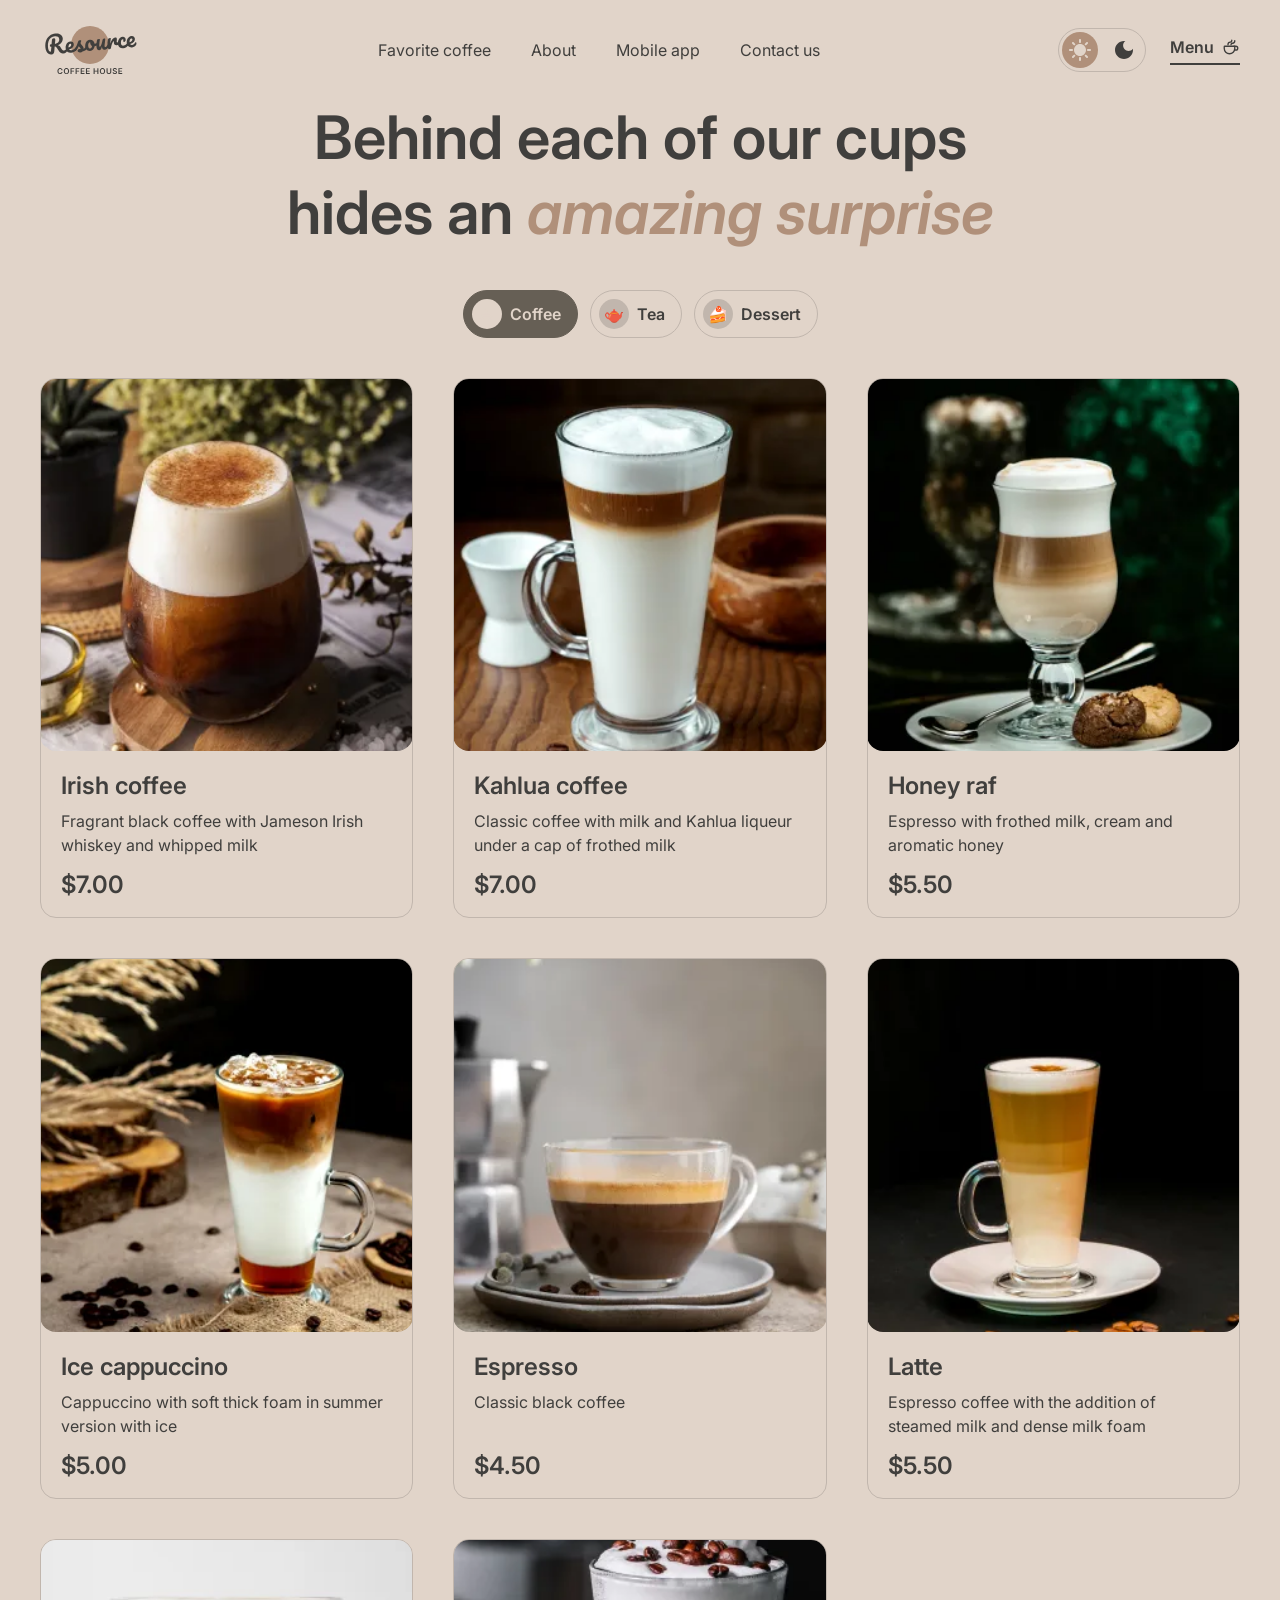
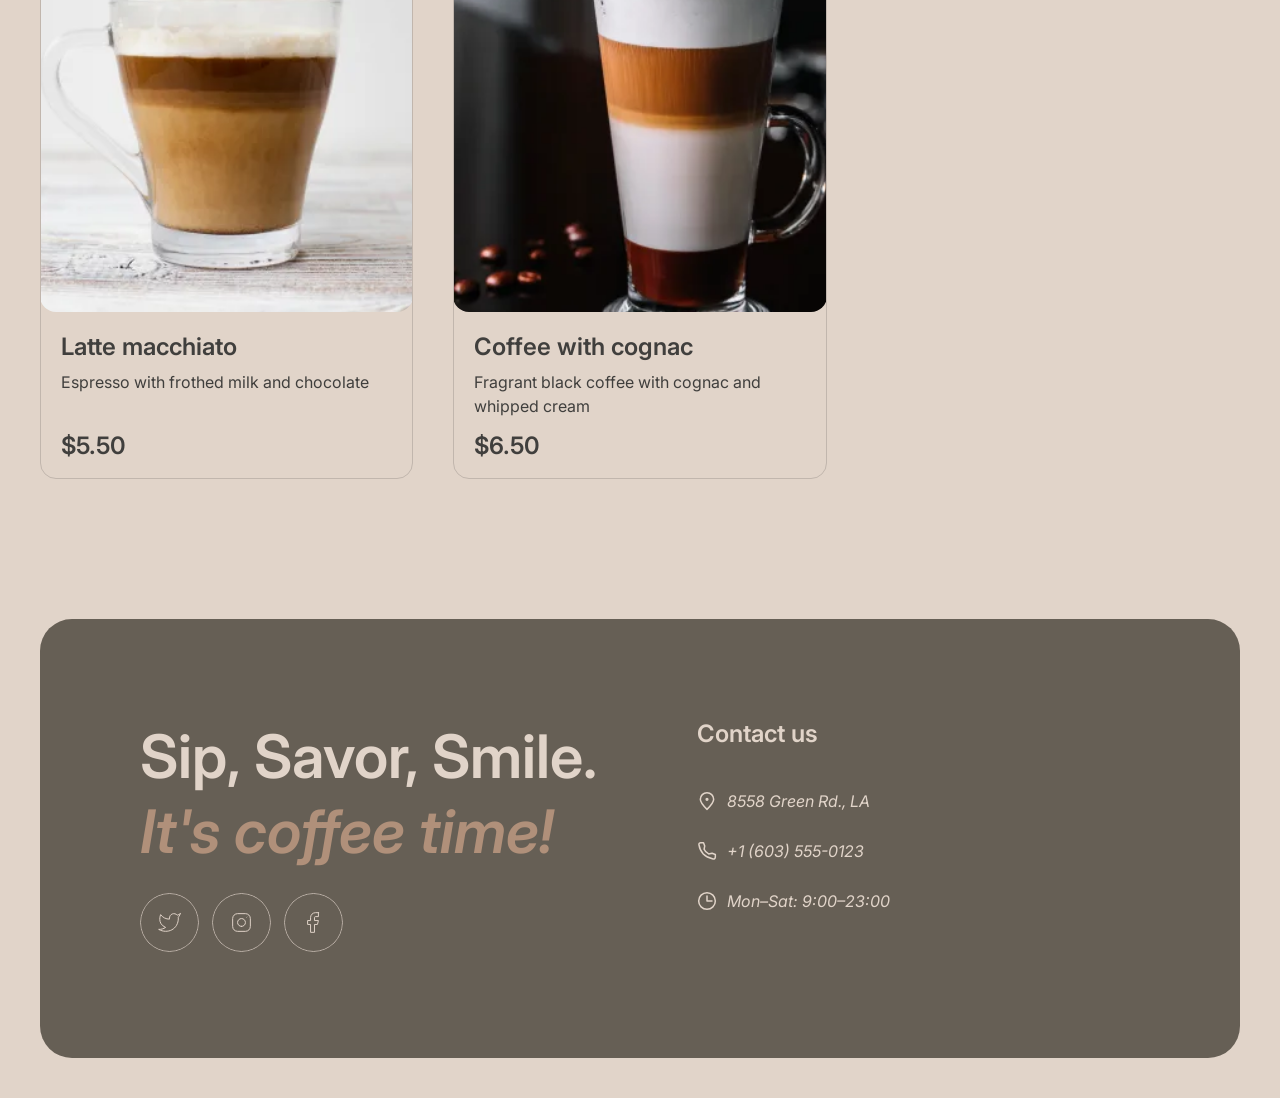
==== catalog.html @ be351558 "feat: style catalog categories, cards and responsive grid" ====
<!DOCTYPE html>
<html lang="en">
  <head>
    <meta charset="UTF-8" />
    <meta name="viewport" content="width=device-width, initial-scale=1.0" />
    <title>Resource Coffee House — Menu</title>
    <link rel="preconnect" href="https://fonts.googleapis.com" />
    <link rel="preconnect" href="https://fonts.gstatic.com" crossorigin />
    <link
      href="https://fonts.googleapis.com/css2?family=Inter:ital,wght@0,400;0,600;1,600&display=swap"
      rel="stylesheet"
    />
    <link rel="stylesheet" href="css/style.css" />
    <script src="js/theme.js" defer></script>
  </head>
  <body>
    <a class="skip-link" href="#catalog">Skip to content</a>

    <header class="header">
      <div class="container header__inner">
        <a class="logo" href="index.html">
          <img class="logo__mark" src="assets/images/logo-light.svg" alt="Resource Coffee House" width="100" height="60" data-theme-variant="light" />
          <img class="logo__mark" src="assets/images/logo-dark.svg" alt="Resource Coffee House" width="100" height="60" data-theme-variant="dark" hidden />
        </a>

        <nav class="nav" aria-label="Primary" id="primary-nav">
          <ul class="nav__list">
            <li><a href="index.html#slider">Favorite coffee</a></li>
            <li><a href="index.html#about">About</a></li>
            <li><a href="index.html#app">Mobile app</a></li>
            <li><a href="index.html#contacts">Contact us</a></li>
          </ul>
        </nav>

        <div class="header__actions">
          <div class="theme-toggle" role="group" aria-label="Color theme">
            <button type="button" data-theme-set="light" aria-label="Light theme">
              <img src="assets/icons/sun-light-icon.svg" alt="Light theme icon" data-theme-variant="light" />
              <img src="assets/icons/sun-dark-icon.svg" alt="Light theme icon" data-theme-variant="dark" hidden />
            </button>
            <button type="button" data-theme-set="dark" aria-label="Dark theme">
              <svg width="36" height="36" viewBox="0 0 36 36" fill="currentColor" data-theme-variant="light"><path d="M18 9C13.03 9 9 13.03 9 18C9 22.97 13.03 27 18 27C22.97 27 27 22.97 27 18C27 17.54 26.96 17.08 26.9 16.64C25.92 18.01 24.32 18.9 22.5 18.9C19.52 18.9 17.1 16.48 17.1 13.5C17.1 11.69 17.99 10.08 19.36 9.1C18.92 9.04 18.46 9 18 9Z"/></svg>
              <img src="assets/icons/moon-dark-icon.svg" alt="Dark theme icon" data-theme-variant="dark" hidden />
            </button>
          </div>

          <a class="menu-link is-current" href="catalog.html" aria-current="page">
            Menu
            <img src="assets/icons/coffee-cup-light-icon.svg" alt="Menu icon" data-theme-variant="light" />
            <img src="assets/icons/coffee-cup-dark-icon.svg" alt="Menu icon" data-theme-variant="dark" hidden />
          </a>

          <button class="burger" type="button" aria-label="Open menu" aria-expanded="false" aria-controls="mobile-nav" data-burger-toggle>
            <svg width="22" height="22" viewBox="0 0 24 24" fill="none" stroke="#665F55" stroke-width="2" stroke-linecap="round"><path d="M3 9h18M3 15h18"/></svg>
          </button>
        </div>
      </div>

      <nav class="mobile-nav" id="mobile-nav" aria-label="Mobile" hidden>
        <button class="mobile-nav__close" type="button" aria-label="Close menu" data-burger-close>
          <svg width="20" height="20" viewBox="0 0 24 24" fill="none" stroke="currentColor" stroke-width="2"><path d="M6 6l12 12M18 6L6 18"/></svg>
        </button>
        <ul class="mobile-nav__list">
          <li><a href="index.html#slider">Favorite coffee</a></li>
          <li><a href="index.html#about">About</a></li>
          <li><a href="index.html#app">Mobile app</a></li>
          <li><a href="index.html#contacts">Contact us</a></li>
        </ul>
        <a class="menu-link menu-link--mobile" href="catalog.html">
          Menu
          <img src="assets/icons/coffee-cup-light-icon.svg" alt="Menu icon" data-theme-variant="light" />
          <img src="assets/icons/coffee-cup-dark-icon.svg" alt="Menu icon" data-theme-variant="dark" hidden />
        </a>
      </nav>
    </header>

    <main>
      <section class="catalog" id="catalog">
        <div class="container">
          <h1>Behind each of our cups hides an <em>amazing surprise</em></h1>

          <div class="catalog__categories" role="tablist" aria-label="Menu categories">
            <button type="button" class="category is-active" data-category-btn="coffee" role="tab" aria-selected="true">
              <span class="category__icon" aria-hidden="true">☕</span>
              Coffee
            </button>
            <button type="button" class="category" data-category-btn="tea" role="tab" aria-selected="false">
              <span class="category__icon" aria-hidden="true">🫖</span>
              Tea
            </button>
            <button type="button" class="category" data-category-btn="dessert" role="tab" aria-selected="false">
              <span class="category__icon" aria-hidden="true">🍰</span>
              Dessert
            </button>
          </div>

          <ul class="catalog__grid" data-category-panel="coffee">
            <li class="card">
              <div class="card__photo">
                <img src="assets/images/irish-coffee.webp" alt="Irish coffee" width="600" height="600" />
              </div>
              <h3>Irish coffee</h3>
              <p>Fragrant black coffee with Jameson Irish whiskey and whipped milk</p>
              <span class="price">$7.00</span>
              <button type="button" class="card__details" data-modal-trigger data-title="Irish coffee" data-desc="Fragrant black coffee with Jameson Irish whiskey and whipped milk" data-image="assets/images/irish-coffee.webp" data-price="7.00" data-unit="ml" data-sizes="200,300,400" data-additives="Sugar,Cinnamon,Syrup">Details</button>
            </li>
            <li class="card">
              <div class="card__photo">
                <img src="assets/images/kahlua-coffee.webp" alt="Kahlua coffee" width="600" height="600" />
              </div>
              <h3>Kahlua coffee</h3>
              <p>Classic coffee with milk and Kahlua liqueur under a cap of frothed milk</p>
              <span class="price">$7.00</span>
              <button type="button" class="card__details" data-modal-trigger data-title="Kahlua coffee" data-desc="Classic coffee with milk and Kahlua liqueur under a cap of frothed milk" data-image="assets/images/kahlua-coffee.webp" data-price="7.00" data-unit="ml" data-sizes="200,300,400" data-additives="Sugar,Cinnamon,Syrup">Details</button>
            </li>
            <li class="card">
              <div class="card__photo">
                <img src="assets/images/honey-raf.webp" alt="Honey raf" width="600" height="600" />
              </div>
              <h3>Honey raf</h3>
              <p>Espresso with frothed milk, cream and aromatic honey</p>
              <span class="price">$5.50</span>
              <button type="button" class="card__details" data-modal-trigger data-title="Honey raf" data-desc="Espresso with frothed milk, cream and aromatic honey" data-image="assets/images/honey-raf.webp" data-price="5.50" data-unit="ml" data-sizes="200,300,400" data-additives="Sugar,Cinnamon,Syrup">Details</button>
            </li>
            <li class="card">
              <div class="card__photo">
                <img src="assets/images/ice-cappuccino.webp" alt="Ice cappuccino" width="600" height="600" />
              </div>
              <h3>Ice cappuccino</h3>
              <p>Cappuccino with soft thick foam in summer version with ice</p>
              <span class="price">$5.00</span>
              <button type="button" class="card__details" data-modal-trigger data-title="Ice cappuccino" data-desc="Cappuccino with soft thick foam in summer version with ice" data-image="assets/images/ice-cappuccino.webp" data-price="5.00" data-unit="ml" data-sizes="200,300,400" data-additives="Sugar,Cinnamon,Syrup">Details</button>
            </li>
            <li class="card card--extra">
              <div class="card__photo">
                <img src="assets/images/espresso.webp" alt="Espresso" width="600" height="600" />
              </div>
              <h3>Espresso</h3>
              <p>Classic black coffee</p>
              <span class="price">$4.50</span>
              <button type="button" class="card__details" data-modal-trigger data-title="Espresso" data-desc="Classic black coffee" data-image="assets/images/espresso.webp" data-price="4.50" data-unit="ml" data-sizes="200,300,400" data-additives="Sugar,Cinnamon,Syrup">Details</button>
            </li>
            <li class="card card--extra">
              <div class="card__photo">
                <img src="assets/images/latte.webp" alt="Latte" width="600" height="600" />
              </div>
              <h3>Latte</h3>
              <p>Espresso coffee with the addition of steamed milk and dense milk foam</p>
              <span class="price">$5.50</span>
              <button type="button" class="card__details" data-modal-trigger data-title="Latte" data-desc="Espresso coffee with the addition of steamed milk and dense milk foam" data-image="assets/images/latte.webp" data-price="5.50" data-unit="ml" data-sizes="200,300,400" data-additives="Sugar,Cinnamon,Syrup">Details</button>
            </li>
            <li class="card card--extra">
              <div class="card__photo">
                <img src="assets/images/latte-macchiato.webp" alt="Latte macchiato" width="600" height="600" />
              </div>
              <h3>Latte macchiato</h3>
              <p>Espresso with frothed milk and chocolate</p>
              <span class="price">$5.50</span>
              <button type="button" class="card__details" data-modal-trigger data-title="Latte macchiato" data-desc="Espresso with frothed milk and chocolate" data-image="assets/images/latte-macchiato.webp" data-price="5.50" data-unit="ml" data-sizes="200,300,400" data-additives="Sugar,Cinnamon,Syrup">Details</button>
            </li>
            <li class="card card--extra">
              <div class="card__photo">
                <img src="assets/images/coffee-with-cognac.webp" alt="Coffee with cognac" width="600" height="600" />
              </div>
              <h3>Coffee with cognac</h3>
              <p>Fragrant black coffee with cognac and whipped cream</p>
              <span class="price">$6.50</span>
              <button type="button" class="card__details" data-modal-trigger data-title="Coffee with cognac" data-desc="Fragrant black coffee with cognac and whipped cream" data-image="assets/images/coffee-with-cognac.webp" data-price="6.50" data-unit="ml" data-sizes="200,300,400" data-additives="Sugar,Cinnamon,Syrup">Details</button>
            </li>
          </ul>

          <ul class="catalog__grid" data-category-panel="tea" hidden>
            <li class="card">
              <div class="card__photo">
                <img src="assets/images/moroccan-tea.webp" alt="Moroccan" width="600" height="600" />
              </div>
              <h3>Moroccan</h3>
              <p>Fragrant black tea with the addition of tangerine, cinnamon, honey, lemon and mint</p>
              <span class="price">$4.50</span>
              <button type="button" class="card__details" data-modal-trigger data-title="Moroccan" data-desc="Fragrant black tea with the addition of tangerine, cinnamon, honey, lemon and mint" data-image="assets/images/moroccan-tea.webp" data-price="4.50" data-unit="ml" data-sizes="200,300,400" data-additives="Sugar,Lemon,Syrup">Details</button>
            </li>
            <li class="card">
              <div class="card__photo">
                <img src="assets/images/ginger-tea.webp" alt="Ginger" width="600" height="600" />
              </div>
              <h3>Ginger</h3>
              <p>Original black tea with fresh ginger, lemon and honey</p>
              <span class="price">$5.00</span>
              <button type="button" class="card__details" data-modal-trigger data-title="Ginger" data-desc="Original black tea with fresh ginger, lemon and honey" data-image="assets/images/ginger-tea.webp" data-price="5.00" data-unit="ml" data-sizes="200,300,400" data-additives="Sugar,Lemon,Syrup">Details</button>
            </li>
            <li class="card">
              <div class="card__photo">
                <img src="assets/images/cranberry-tea.webp" alt="Cranberry" width="600" height="600" />
              </div>
              <h3>Cranberry</h3>
              <p>Invigorating black tea with cranberry and honey</p>
              <span class="price">$5.00</span>
              <button type="button" class="card__details" data-modal-trigger data-title="Cranberry" data-desc="Invigorating black tea with cranberry and honey" data-image="assets/images/cranberry-tea.webp" data-price="5.00" data-unit="ml" data-sizes="200,300,400" data-additives="Sugar,Lemon,Syrup">Details</button>
            </li>
            <li class="card">
              <div class="card__photo">
                <img src="assets/images/sea-buckthorn-tea.webp" alt="Sea buckthorn" width="600" height="600" />
              </div>
              <h3>Sea buckthorn</h3>
              <p>Toning sweet black tea with sea buckthorn, fresh thyme and cinnamon</p>
              <span class="price">$5.50</span>
              <button type="button" class="card__details" data-modal-trigger data-title="Sea buckthorn" data-desc="Toning sweet black tea with sea buckthorn, fresh thyme and cinnamon" data-image="assets/images/sea-buckthorn-tea.webp" data-price="5.50" data-unit="ml" data-sizes="200,300,400" data-additives="Sugar,Lemon,Syrup">Details</button>
            </li>
          </ul>

          <ul class="catalog__grid" data-category-panel="dessert" hidden>
            <li class="card">
              <div class="card__photo">
                <img src="assets/images/marble-cheesecake.webp" alt="Marble cheesecake" width="600" height="600" />
              </div>
              <h3>Marble cheesecake</h3>
              <p>Philadelphia cheese with lemon zest on a light sponge cake and red currant jam</p>
              <span class="price">$3.50</span>
              <button type="button" class="card__details" data-modal-trigger data-title="Marble cheesecake" data-desc="Philadelphia cheese with lemon zest on a light sponge cake and red currant jam" data-image="assets/images/marble-cheesecake.webp" data-price="3.50" data-unit="g" data-sizes="50,100,200" data-additives="Berries,Nuts,Jam">Details</button>
            </li>
            <li class="card">
              <div class="card__photo">
                <img src="assets/images/red-velvet.webp" alt="Red velvet" width="600" height="600" />
              </div>
              <h3>Red velvet</h3>
              <p>Layer cake with cream cheese frosting</p>
              <span class="price">$4.00</span>
              <button type="button" class="card__details" data-modal-trigger data-title="Red velvet" data-desc="Layer cake with cream cheese frosting" data-image="assets/images/red-velvet.webp" data-price="4.00" data-unit="g" data-sizes="50,100,200" data-additives="Berries,Nuts,Jam">Details</button>
            </li>
            <li class="card">
              <div class="card__photo">
                <img src="assets/images/cheesecakes.webp" alt="Cheesecakes" width="600" height="600" />
              </div>
              <h3>Cheesecakes</h3>
              <p>Soft cottage cheese pancakes with sour cream and fresh berries and sprinkled with powdered sugar</p>
              <span class="price">$4.50</span>
              <button type="button" class="card__details" data-modal-trigger data-title="Cheesecakes" data-desc="Soft cottage cheese pancakes with sour cream and fresh berries and sprinkled with powdered sugar" data-image="assets/images/cheesecakes.webp" data-price="4.50" data-unit="g" data-sizes="50,100,200" data-additives="Berries,Nuts,Jam">Details</button>
            </li>
            <li class="card">
              <div class="card__photo">
                <img src="assets/images/creme-brulee.webp" alt="Creme brulee" width="600" height="600" />
              </div>
              <h3>Creme brulee</h3>
              <p>Delicate creamy dessert in a caramel basket with wild berries</p>
              <span class="price">$4.00</span>
              <button type="button" class="card__details" data-modal-trigger data-title="Creme brulee" data-desc="Delicate creamy dessert in a caramel basket with wild berries" data-image="assets/images/creme-brulee.webp" data-price="4.00" data-unit="g" data-sizes="50,100,200" data-additives="Berries,Nuts,Jam">Details</button>
            </li>
            <li class="card card--extra">
              <div class="card__photo">
                <img src="assets/images/pancakes.webp" alt="Pancakes" width="600" height="600" />
              </div>
              <h3>Pancakes</h3>
              <p>Tender pancakes with strawberry jam and fresh strawberries</p>
              <span class="price">$4.50</span>
              <button type="button" class="card__details" data-modal-trigger data-title="Pancakes" data-desc="Tender pancakes with strawberry jam and fresh strawberries" data-image="assets/images/pancakes.webp" data-price="4.50" data-unit="g" data-sizes="50,100,200" data-additives="Berries,Nuts,Jam">Details</button>
            </li>
            <li class="card card--extra">
              <div class="card__photo">
                <img src="assets/images/honey-cake.webp" alt="Honey cake" width="600" height="600" />
              </div>
              <h3>Honey cake</h3>
              <p>Classic honey cake with delicate custard</p>
              <span class="price">$4.50</span>
              <button type="button" class="card__details" data-modal-trigger data-title="Honey cake" data-desc="Classic honey cake with delicate custard" data-image="assets/images/honey-cake.webp" data-price="4.50" data-unit="g" data-sizes="50,100,200" data-additives="Berries,Nuts,Jam">Details</button>
            </li>
            <li class="card card--extra">
              <div class="card__photo">
                <img src="assets/images/chocolate-cake.webp" alt="Chocolate cake" width="600" height="600" />
              </div>
              <h3>Chocolate cake</h3>
              <p>Cake with hot chocolate filling and nuts with dried apricots</p>
              <span class="price">$5.50</span>
              <button type="button" class="card__details" data-modal-trigger data-title="Chocolate cake" data-desc="Cake with hot chocolate filling and nuts with dried apricots" data-image="assets/images/chocolate-cake.webp" data-price="5.50" data-unit="g" data-sizes="50,100,200" data-additives="Berries,Nuts,Jam">Details</button>
            </li>
            <li class="card card--extra">
              <div class="card__photo">
                <img src="assets/images/black-forest.webp" alt="Black forest" width="600" height="600" />
              </div>
              <h3>Black forest</h3>
              <p>A combination of thin sponge cake with cherry jam and light chocolate mousse</p>
              <span class="price">$6.50</span>
              <button type="button" class="card__details" data-modal-trigger data-title="Black forest" data-desc="A combination of thin sponge cake with cherry jam and light chocolate mousse" data-image="assets/images/black-forest.webp" data-price="6.50" data-unit="g" data-sizes="50,100,200" data-additives="Berries,Nuts,Jam">Details</button>
            </li>
          </ul>

          <button type="button" class="show-more" data-show-more="coffee" aria-label="Show more coffee">
            <svg width="24" height="24" viewBox="0 0 24 24" fill="none"><path d="M21.8883 13.5C21.1645 18.3113 17.013 22 12 22C6.47715 22 2 17.5228 2 12C2 6.47715 6.47715 2 12 2C16.1006 2 19.6248 4.46819 21.1679 8" stroke="currentColor" stroke-linecap="round" stroke-linejoin="round" /><path d="M17 8H21.4C21.7314 8 22 7.73137 22 7.4V3" stroke="currentColor" stroke-linecap="round" stroke-linejoin="round" /></svg>
          </button>
          <button type="button" class="show-more" data-show-more="dessert" aria-label="Show more dessert" hidden>
            <svg width="24" height="24" viewBox="0 0 24 24" fill="none"><path d="M21.8883 13.5C21.1645 18.3113 17.013 22 12 22C6.47715 22 2 17.5228 2 12C2 6.47715 6.47715 2 12 2C16.1006 2 19.6248 4.46819 21.1679 8" stroke="currentColor" stroke-linecap="round" stroke-linejoin="round" /><path d="M17 8H21.4C21.7314 8 22 7.73137 22 7.4V3" stroke="currentColor" stroke-linecap="round" stroke-linejoin="round" /></svg>
          </button>
        </div>
      </section>
    </main>

    <footer class="footer" id="contacts">
      <div class="container footer__inner">
        <div class="footer__brand">
          <h2>Sip, Savor, Smile.<br /><em>It's coffee time!</em></h2>
          <ul class="socials">
            <li>
              <a href="#" aria-label="Twitter">
                <svg width="59" height="59" viewBox="0 0 60 60" fill="none">
                  <rect x="0.5" y="0.5" width="59" height="59" rx="29.5" stroke="var(--color-border-primary)" />
                  <path d="M41 21.0101C41 21.0101 38.9821 22.2022 37.86 22.5401C37.2577 21.8476 36.4573 21.3567 35.567 21.134C34.6767 20.9112 33.7395 20.9673 32.8821 21.2945C32.0247 21.6218 31.2884 22.2045 30.773 22.9638C30.2575 23.7231 29.9877 24.6224 30 25.5401V26.5401C28.2426 26.5856 26.5013 26.1959 24.931 25.4055C23.3607 24.6151 22.0103 23.4487 21 22.0101C21 22.0101 17 31.0101 26 35.0101C23.9405 36.408 21.4872 37.109 19 37.0101C28 42.0101 39 37.0101 39 25.5101C38.9991 25.2315 38.9723 24.9537 38.92 24.6801C39.9406 23.6735 41 21.0101 41 21.0101Z" stroke="currentColor" stroke-linecap="round" stroke-linejoin="round" />
                </svg>
              </a>
            </li>
            <li>
              <a href="#" aria-label="Instagram">
                <svg width="59" height="59" viewBox="0 0 60 60" fill="none">
                  <rect x="0.5" y="0.5" width="59" height="59" rx="29.5" stroke="var(--color-border-primary)" />
                  <path d="M30 34C32.2091 34 34 32.2091 34 30C34 27.7909 32.2091 26 30 26C27.7909 26 26 27.7909 26 30C26 32.2091 27.7909 34 30 34Z" stroke="currentColor" stroke-linecap="round" stroke-linejoin="round" />
                  <path d="M21 34V26C21 23.2386 23.2386 21 26 21H34C36.7614 21 39 23.2386 39 26V34C39 36.7614 36.7614 39 34 39H26C23.2386 39 21 36.7614 21 34Z" stroke="currentColor" />
                  <path d="M35.5 24.51L35.51 24.4989" stroke="currentColor" stroke-linecap="round" stroke-linejoin="round" />
                </svg>
              </a>
            </li>
            <li>
              <a href="#" aria-label="Facebook">
                <svg width="59" height="59" viewBox="0 0 60 60" fill="none">
                  <rect x="0.5" y="0.5" width="59" height="59" rx="29.5" stroke="var(--color-border-primary)" />
                  <path d="M35 20H32C30.6739 20 29.4021 20.5268 28.4645 21.4645C27.5268 22.4021 27 23.6739 27 25V28H24V32H27V40H31V32H34L35 28H31V25C31 24.7348 31.1054 24.4804 31.2929 24.2929C31.4804 24.1054 31.7348 24 32 24H35V20Z" stroke="currentColor" stroke-linecap="round" stroke-linejoin="round" />
                </svg>
              </a>
            </li>
          </ul>
        </div>

        <div class="footer__contacts">
          <h3>Contact us</h3>
          <address>
            <ul>
              <li>
                <a
                  href="https://maps.google.com/?q=8558+Green+Rd.,+LA"
                  target="_blank"
                  rel="noopener"
                >
                  <img src="assets/icons/place-icon.svg" alt="Location icon" width="20" height="20" />
                  8558 Green Rd., LA
                </a>
              </li>
              <li>
                <a href="tel:+16035550123">
                  <img src="assets/icons/phone-icon.svg" alt="Phone icon" width="20" height="20" />
                  +1 (603) 555-0123
                </a>
              </li>
              <li>
                <img src="assets/icons/clock-icon.svg" alt="Clock icon" width="20" height="20" />
                Mon&ndash;Sat: 9:00&ndash;23:00
              </li>
            </ul>
          </address>
        </div>
      </div>
    </footer>
  </body>
</html>
---- css/style.css ----
@import "variables.css";

*,
*::before,
*::after {
  box-sizing: border-box;
}

html {
  scroll-behavior: smooth;
}

body {
  margin: 0;
  font-family: var(--font-family);
  font-size: var(--fs-body);
  line-height: var(--lh-body);
  color: var(--color-text-primary);
  background-color: var(--color-bg-page);
  transition:
    background-color var(--transition),
    color var(--transition);
}

img {
  max-width: 100%;
  display: block;
}

[hidden] {
  display: none !important;
}

a {
  color: inherit;
  text-decoration: none;
  cursor: pointer;
}

button {
  font-family: inherit;
  padding: 0;
  border: none;
  background: none;
  cursor: pointer;
}

ul {
  list-style: none;
  margin: 0;
  padding: 0;
}

h1,
h2,
h3,
p {
  margin: 0;
}

h1 {
  font-size: var(--fs-h1);
  line-height: var(--lh-h1);
  font-weight: 600;
  letter-spacing: 0;
}

h2 {
  font-size: var(--fs-h2);
  line-height: var(--lh-h2);
  font-weight: 600;
}

h3 {
  font-size: var(--fs-h3);
  line-height: var(--lh-h3);
  font-weight: 600;
}

h1 em,
h2 em {
  font-style: italic;
  color: var(--color-text-accent);
}

.container {
  width: 100%;
  max-width: var(--container-width);
  margin-inline: auto;
  padding-inline: var(--gutter);
}

main > section + section {
  margin-top: var(--section-gap);
}

.catalog {
  padding-top: 20px;
  padding-bottom: var(--section-gap);
}

.app {
  padding-bottom: var(--section-gap);
}

.skip-link {
  position: absolute;
  top: -100px;
  left: 16px;
  z-index: 100;
  padding: 12px 20px;
  background: var(--color-bg-container);
  color: var(--color-text-inverse);
  border-radius: var(--radius-sm);
  transition: top var(--transition);
}

.skip-link:focus {
  top: 16px;
}

/* ---------- buttons & actions ---------- */

.button,
.card__details,
.category {
  font-size: var(--fs-action);
  line-height: var(--lh-action);
  font-weight: 600;
  cursor: pointer;
}

.button {
  display: inline-flex;
  align-items: center;
  justify-content: center;
  width: 200px;
  height: 64px;
  border-radius: 999px;
  /* fixed light chip: this sits on a photo, not the page background,
     so it must not flip with the site theme */
  background: #e1d4c9;
  color: #403f3d;
}

.button__label {
  position: relative;
}

.button__icon {
  position: absolute;
  left: 100%;
  margin-left: 8px;
  top: 50%;
  translate: 0 -50%;
  width: 18px;
  height: 18px;
  opacity: 0;
  transition: opacity var(--transition);
}

.button:hover .button__icon {
  opacity: 1;
}

/* ---------- header ---------- */

.header {
  position: relative;
  padding-top: 20px;
}

.header__inner {
  display: flex;
  align-items: center;
  justify-content: space-between;
  gap: 24px;
  height: 60px;
}

.logo {
  display: inline-flex;
  align-items: center;
}

.logo__mark {
  width: 100px;
  height: 60px;
}

.nav__list {
  display: flex;
  gap: 40px;
}

.header__actions {
  display: flex;
  align-items: center;
  gap: 24px;
}

.theme-toggle {
  display: inline-flex;
  align-items: center;
  gap: 8px;
  padding: 3px;
  border: 1px solid var(--color-border-primary);
  border-radius: 999px;
  box-sizing: border-box;
}

.theme-toggle button {
  display: inline-flex;
  width: 36px;
  height: 36px;
  border-radius: 50%;
  color: var(--color-text-primary);
  transition:
    background var(--transition),
    color var(--transition);
}

.theme-toggle button:hover {
  background: var(--color-bg-container);
  color: var(--color-text-inverse);
}

.theme-toggle button img {
  width: 100%;
  height: 100%;
}

.menu-link {
  display: inline-flex;
  align-items: center;
  gap: 8px;
  font-size: var(--fs-action);
  font-weight: 600;
  padding-bottom: 4px;
  border-bottom: 2px solid transparent;
  transition: border-color var(--transition);
}

.menu-link img {
  width: 18px;
  height: 18px;
}

.menu-link.is-current,
.menu-link:hover {
  border-bottom-color: var(--color-text-primary);
}

.nav__list a {
  padding-bottom: 4px;
  border-bottom: 2px solid transparent;
  transition: border-color var(--transition);
}

.nav__list a:hover {
  border-bottom-color: var(--color-text-primary);
}

.burger {
  display: none;
  align-items: center;
  justify-content: center;
  width: 40px;
  height: 40px;
  border-radius: 50%;
  border: 1px solid var(--color-border-primary);
  background: transparent;
  color: var(--color-text-primary);
  cursor: pointer;
}

.mobile-nav {
  display: flex;
  flex-direction: column;
  align-items: center;
  justify-content: center;
  gap: 40px;
  position: fixed;
  inset: 0;
  z-index: 50;
  background: var(--color-bg-page);
}

.mobile-nav[hidden] {
  display: none;
}

.mobile-nav__close {
  position: absolute;
  top: 20px;
  right: max(16px, calc((100% - var(--container-width)) / 2));
  width: 40px;
  height: 40px;
  border-radius: 50%;
  border: 1px solid var(--color-border-primary);
  background: transparent;
  color: var(--color-text-primary);
  cursor: pointer;
}

.mobile-nav__list {
  display: flex;
  flex-direction: column;
  align-items: center;
  gap: 32px;
}

.mobile-nav__list a,
.menu-link--mobile {
  font-size: var(--fs-burger-link);
  line-height: var(--lh-burger-link);
  font-weight: 600;
}

.menu-link--mobile {
  display: inline-flex;
  align-items: center;
  gap: 10px;
}

/* ---------- hero ---------- */

.hero {
  position: relative;
  width: min(
    calc(100% - 2 * var(--gutter)),
    calc(var(--container-width) - 2 * var(--gutter))
  );
  margin-inline: auto;
  margin-top: 20px;
  border-radius: var(--radius-lg);
  overflow: hidden;
  height: 644px;
  padding: 100px 0 0 100px;
}

.hero__video {
  position: absolute;
  inset: 0;
  width: 100%;
  height: 100%;
  object-fit: cover;
  z-index: -1;
}

.hero__content {
  max-width: 560px;
  color: var(--color-text-inverse);
  display: flex;
  flex-direction: column;
  gap: 40px;
}

/* ---------- slider ---------- */

.slider h2 {
  text-align: center;
  margin-bottom: 40px;
}

.slider__viewport {
  display: flex;
  align-items: center;
  justify-content: space-between;
  width: 100%;
}

.slider__arrow {
  display: inline-flex;
  align-items: center;
  justify-content: center;
  flex-shrink: 0;
  width: 60px;
  height: 60px;
  border-radius: 50%;
  border: 1px solid var(--color-border-primary);
  background: transparent;
  color: var(--color-text-primary);
  cursor: pointer;
  transition:
    background var(--transition),
    color var(--transition),
    border-color var(--transition);
}

.slider__arrow:hover {
  background: var(--color-bg-container);
  color: var(--color-text-inverse);
  border-color: var(--color-text-inverse);
}

.slider__track {
  width: auto;
}

.slider__slide {
  display: flex;
  flex-direction: column;
  align-items: center;
  text-align: center;
  gap: 20px;
}

.slider__slide img {
  width: 480px;
  height: 480px;
  object-fit: cover;
  border-radius: var(--radius-md);
}

.slider__slide-content {
  display: flex;
  flex-direction: column;
  align-items: center;
  gap: 8px;
  max-width: 480px;
}

.slider__slide-content p {
  font-size: var(--fs-body);
  line-height: var(--lh-body);
  font-weight: 400;
}

.slider__slide .price {
  font-size: var(--fs-h3);
  line-height: var(--lh-h3);
  font-weight: 600;
}

.slider__dots {
  display: flex;
  align-items: center;
  justify-content: center;
  gap: 8px;
  margin-top: 24px;
}

.slider__dot {
  width: 40px;
  height: 4px;
  border-radius: 100px;
  background: var(--color-border-primary);
}

.slider__dot.is-active {
  background: var(--color-bg-container);
}

/* ---------- about ---------- */

.about__lead {
  width: calc(100% + 2 * var(--gutter));
  margin-inline: calc(-1 * var(--gutter));
  padding-inline: var(--gutter);
  font-size: var(--fs-h2);
  line-height: var(--lh-h2);
  font-weight: 600;
  text-align: center;
  margin-bottom: 40px;
  letter-spacing: -0.2px;
}

.about__lead em {
  font-style: italic;
  color: var(--color-text-accent);
}

.about__gallery {
  display: flex;
  gap: var(--gutter);
}

.about__col {
  display: flex;
  flex-direction: column;
  flex: 1;
  gap: var(--gutter);
}

.about__frame {
  position: relative;
  border-radius: var(--radius-md);
  overflow: hidden;
  background-color: var(--color-bg-page);
}

.about__frame-photo {
  position: absolute;
  inset: 0;
  background-repeat: no-repeat;
  background-position: center;
  background-size: cover;
  transform: scale(1.15);
  transition: transform var(--transition);
}

.about__frame:hover .about__frame-photo {
  transform: scale(1);
}

.about__frame--1,
.about__frame--4 {
  height: 590px;
}

.about__frame--2,
.about__frame--3 {
  height: 430px;
}

.about__frame--1 .about__frame-photo {
  background-image: url("../assets/images/about-1.webp");
}

.about__frame--2 .about__frame-photo {
  background-image: url("../assets/images/about-2.webp");
}

.about__frame--3 .about__frame-photo {
  background-image: url("../assets/images/about-3.webp");
}

.about__frame--4 .about__frame-photo {
  background-image: url("../assets/images/about-4.webp");
}

/* ---------- app ---------- */

.app__inner {
  display: flex;
  align-items: center;
  justify-content: space-between;
  gap: 40px;
}

.app__content {
  max-width: 600px;
  flex-shrink: 0;
  display: flex;
  flex-direction: column;
  gap: 20px;
}

.app__badges {
  display: flex;
  gap: 20px;
}

.badge {
  display: inline-flex;
  align-items: center;
  gap: 8px;
  width: 200px;
  height: 64px;
  padding-left: 20px;
  border-radius: 999px;
  border: 1px solid var(--color-border-primary);
  cursor: pointer;
  transition:
    background var(--transition),
    color var(--transition),
    border-color var(--transition);
}

.badge svg {
  flex-shrink: 0;
}

.badge__text {
  display: flex;
  flex-direction: column;
  gap: 2px;
}

.badge__caption {
  font-size: var(--fs-caption);
  line-height: var(--lh-caption);
  font-weight: 600;
}

.badge__title {
  font-size: var(--fs-body);
  line-height: var(--lh-body);
  font-weight: 600;
}

.badge:hover {
  background: var(--color-bg-container);
  color: var(--color-text-inverse);
  border-color: var(--color-bg-container);
}

.app__image {
  width: 630px;
  min-width: 0;
  max-width: 100%;
  aspect-ratio: 1 / 1;
  height: auto;
  object-fit: cover;
  flex-shrink: 1;
}

/* ---------- footer ---------- */

.footer {
  background: var(--color-bg-container);
  color: var(--color-text-inverse);
  border-radius: var(--radius-lg);
  width: min(
    calc(100% - 2 * var(--gutter)),
    calc(var(--container-width) - 2 * var(--gutter))
  );
  margin-inline: auto;
  margin-block: var(--gutter);
}

.footer h2 {
  color: var(--color-text-inverse);
}

.footer__inner {
  display: flex;
  gap: 100px;
  padding-block: var(--section-gap);
  padding-inline: 100px;
}

.footer__brand {
  display: flex;
  flex-direction: column;
  gap: 24px;
}

.socials {
  display: flex;
  gap: 13px;
}

.socials a {
  display: inline-flex;
  align-items: center;
  justify-content: center;
  width: 59px;
  height: 59px;
  border-radius: 50%;
  overflow: hidden;
  cursor: pointer;
  color: var(--color-text-inverse);
  transition:
    background var(--transition),
    color var(--transition);
}

.socials a:hover {
  background: var(--color-text-inverse);
  color: var(--color-bg-container);
}

.footer__contacts h3 {
  color: var(--color-text-inverse);
  margin-bottom: 40px;
}

.footer__contacts address ul {
  display: flex;
  flex-direction: column;
  gap: 20px;
}

.footer__contacts li,
.footer__contacts a {
  display: flex;
  align-items: center;
  gap: 10px;
}

.footer__contacts a {
  width: fit-content;
  padding-bottom: 4px;
  border-bottom: 2px solid transparent;
  cursor: pointer;
  transition: border-color var(--transition);
}

.footer__contacts a:hover {
  border-bottom-color: currentColor;
}

/* ---------- catalog ---------- */

.catalog h1 {
  font-size: 60px;
  line-height: 125%;
  text-align: center;
  max-width: 800px;
  margin-inline: auto;
  margin-bottom: 40px;
}

.catalog__categories {
  display: flex;
  align-items: center;
  justify-content: center;
  gap: 12px;
  margin-bottom: 40px;
}

.category {
  display: inline-flex;
  align-items: center;
  gap: 8px;
  padding: 8px 16px 8px 8px;
  border-radius: 999px;
  border: 1px solid var(--color-border-primary);
  background: transparent;
  color: var(--color-text-primary);
  transition:
    background var(--transition),
    color var(--transition);
}

.category.is-active,
.category:hover {
  background: var(--color-bg-container);
  color: var(--color-text-inverse);
  border-color: var(--color-bg-container);
}

.category__icon {
  display: inline-flex;
  align-items: center;
  justify-content: center;
  width: 30px;
  height: 30px;
  flex-shrink: 0;
  border-radius: 50%;
  background: var(--color-border-primary);
  font-size: 16px;
  line-height: 1;
  transition: background var(--transition);
}

.category.is-active .category__icon,
.category:hover .category__icon {
  background: var(--color-text-inverse);
}

.catalog__grid {
  display: grid;
  grid-template-columns: repeat(auto-fit, minmax(280px, 1fr));
  gap: var(--gutter);
}

.card {
  display: flex;
  flex-direction: column;
  overflow: hidden;
  border: 1px solid var(--color-border-primary);
  border-radius: 16px;
  background: transparent;
  cursor: pointer;
}

.card__photo {
  width: calc(100% + 2px);
  margin: -1px -1px 0;
  aspect-ratio: 1 / 1;
  overflow: hidden;
  border-radius: 16px;
}

.card__photo img {
  width: 100%;
  height: 100%;
  object-fit: cover;
  display: block;
  transform: scale(1.15);
  transition: transform var(--transition);
}

.card:hover .card__photo img {
  transform: scale(1);
}

.card h3 {
  margin: 20px 20px 8px;
  color: var(--color-text-primary);
}

.card p {
  margin: 0 20px 16px;
  color: var(--color-text-primary);
  flex-grow: 1;
}

.card .price {
  margin: 0 20px 20px;
  font-weight: 600;
  font-size: var(--fs-h3);
  color: var(--color-text-primary);
}

.card__details {
  position: absolute;
  width: 1px;
  height: 1px;
  overflow: hidden;
  clip: rect(0 0 0 0);
}

.show-more {
  display: none;
  align-items: center;
  justify-content: center;
  width: 60px;
  height: 60px;
  margin: 40px auto 0;
  border-radius: 50%;
  border: 1px solid var(--color-border-primary);
  background: transparent;
  color: var(--color-text-primary);
  cursor: pointer;
  transition:
    background var(--transition),
    color var(--transition);
}

.show-more:hover {
  background: var(--color-bg-container);
  color: var(--color-text-inverse);
  border-color: var(--color-bg-container);
}

/* ---------- tablet ---------- */

@media (max-width: 1023px) {
  .nav,
  .menu-link {
    display: none;
  }

  .burger {
    display: inline-flex;
  }

  .hero {
    height: 644px;
    padding: 100px 0 0 40px;
  }

  .hero__content {
    max-width: 530px;
  }

  .button__icon {
    opacity: 1;
  }

  .about__frame--2,
  .about__frame--3 {
    display: none;
  }

  .about__gallery {
    flex-direction: column;
  }

  .app__inner {
    flex-direction: column;
    align-items: flex-start;
    text-align: left;
  }

  .app__content {
    max-width: 100%;
    align-items: flex-start;
    text-align: left;
  }

  .app__badges {
    justify-content: flex-start;
  }

  .badge {
    width: auto;
    padding-right: 20px;
  }

  .app__image {
    align-self: center;
  }

  .footer__inner {
    flex-direction: column;
    gap: 100px;
    padding-inline: 40px;
  }

  .card--extra {
    display: none;
  }

  .show-more {
    display: flex;
  }
}

/* ---------- mobile ---------- */

@media (max-width: 500px) {
  .header__inner {
    padding-block: 16px;
  }

  .hero {
    height: 632px;
    padding: 60px 16px 0 16px;
  }

  .slider__slide img {
    width: 348px;
    height: 348px;
  }

  .app__content {
    gap: 40px;
  }

  .app__badges {
    flex-direction: column;
    gap: 20px;
  }

  .app__image {
    width: 100%;
  }

  .footer__inner {
    gap: 40px;
  }

  .catalog h1 {
    font-size: 32px;
  }
}
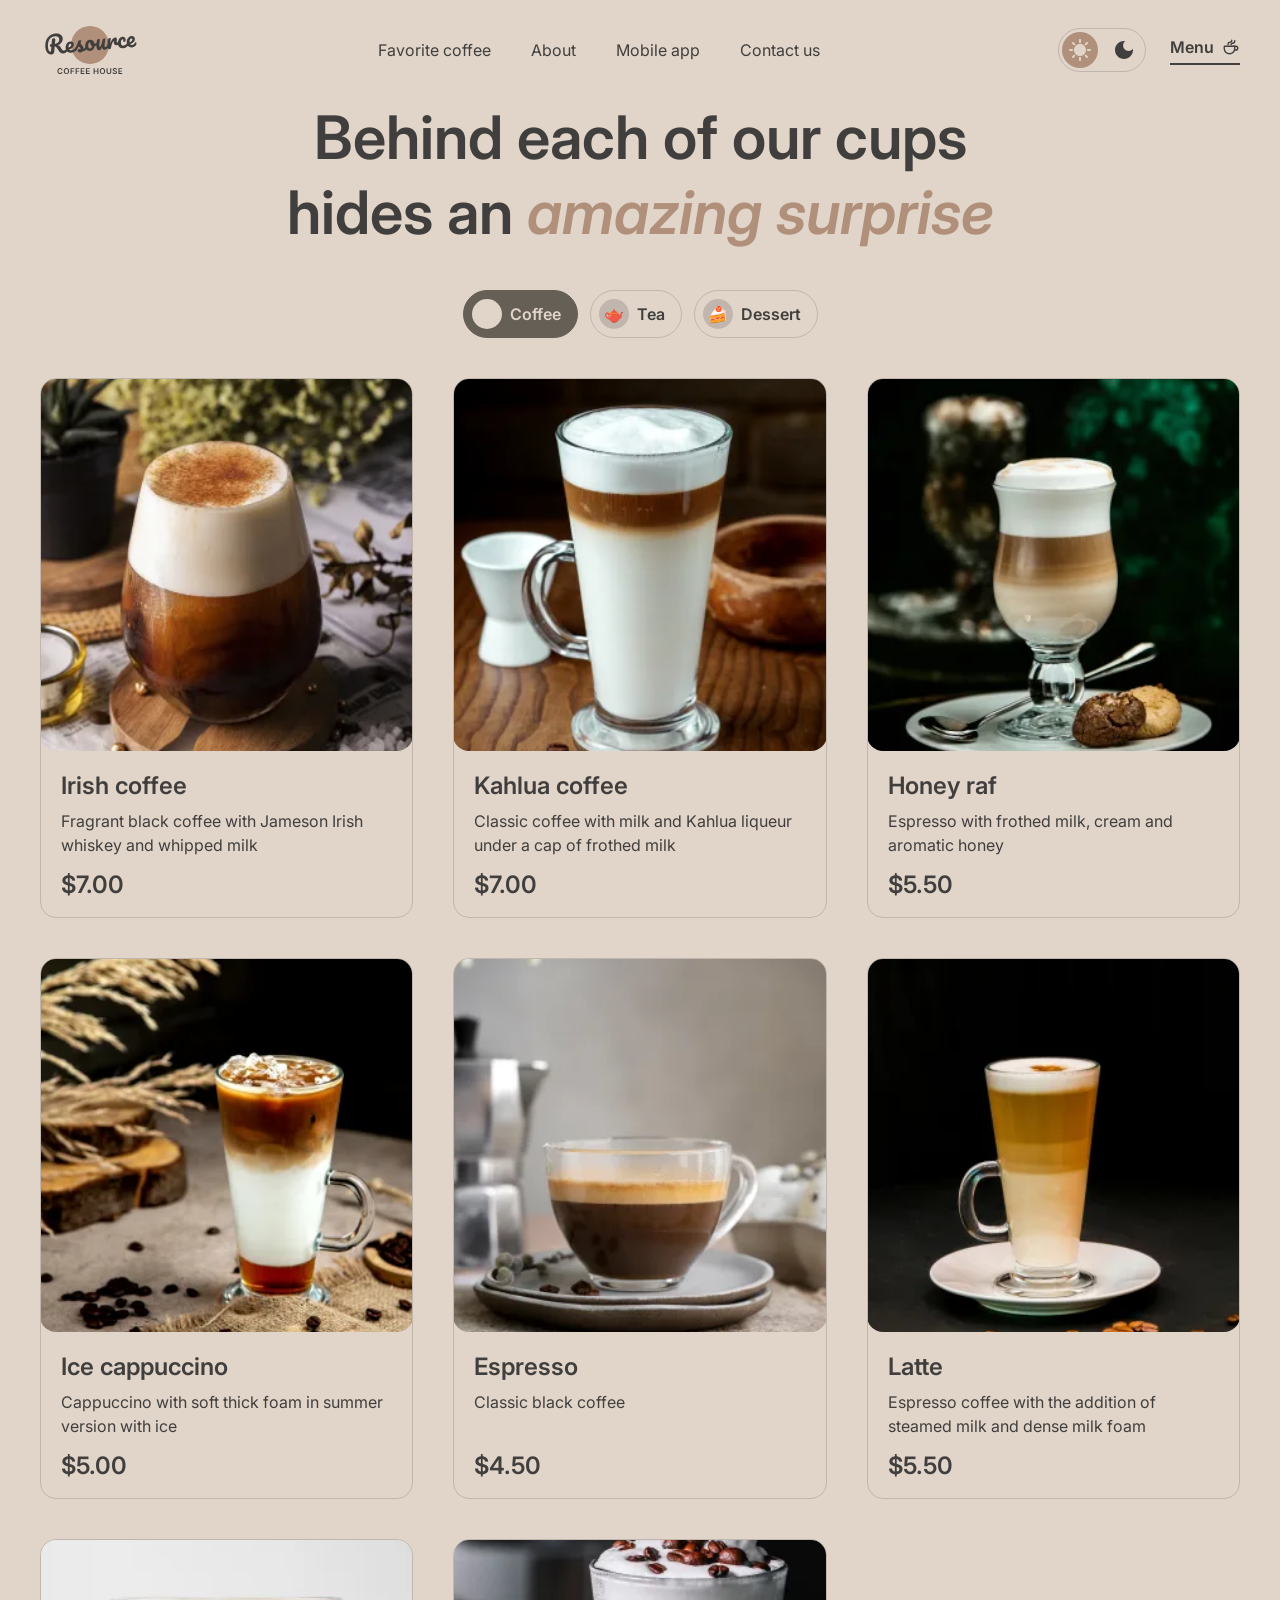
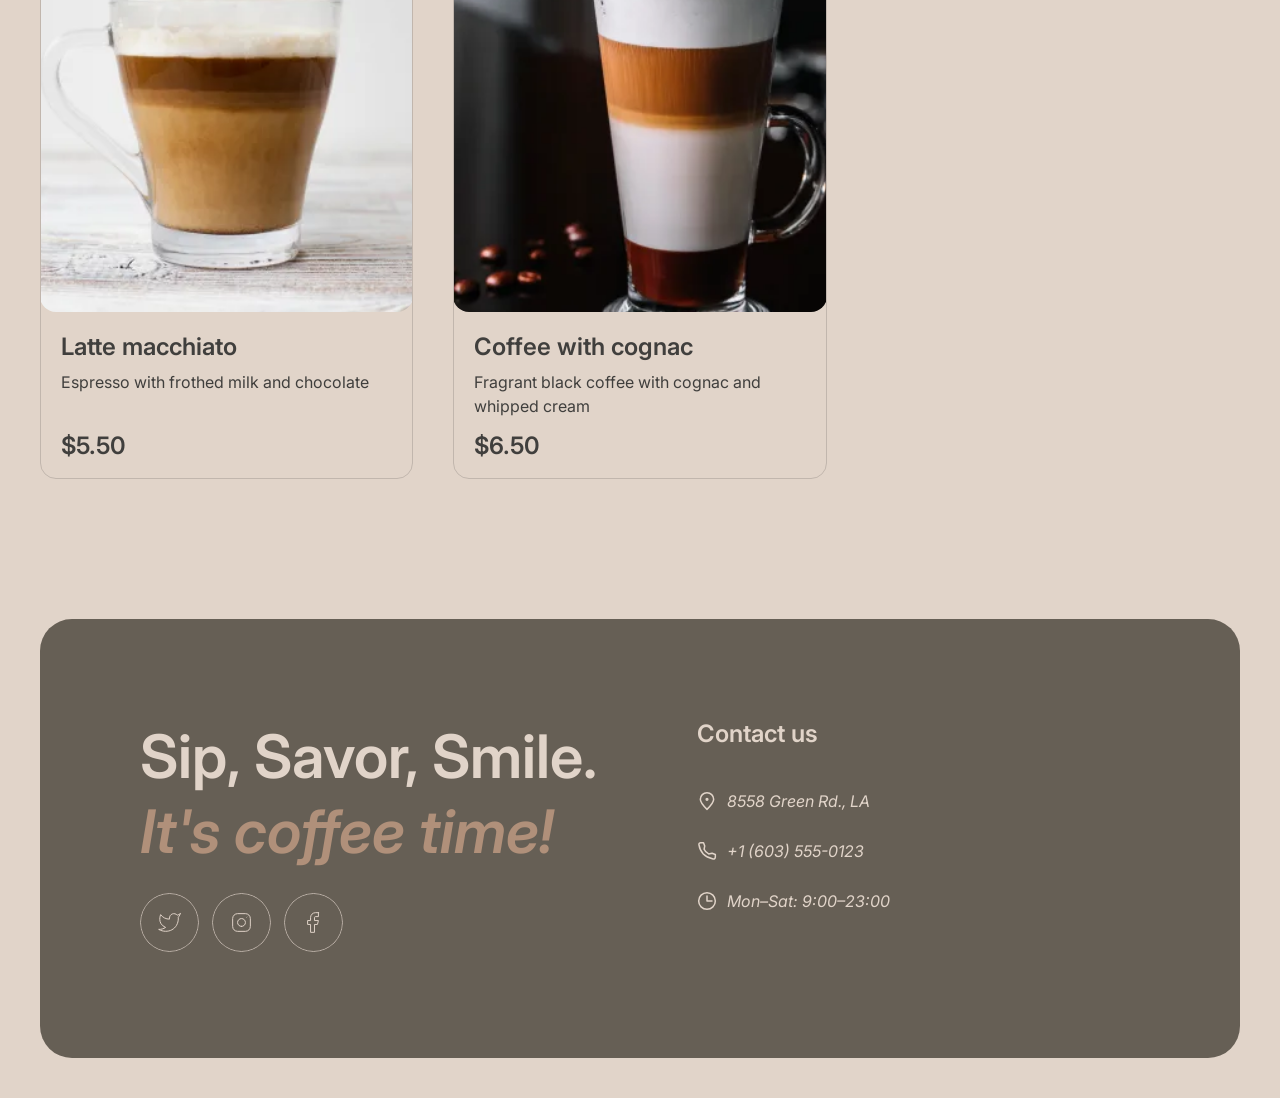
==== commit eeb45392: "feat: wire up markup and styles for Part 2 interactivity Covers the HTML/CSS side of nav, slider, ca" ====
--- a/catalog.html
+++ b/catalog.html
@@ -4,13 +4,27 @@
     <meta charset="UTF-8" />
     <meta name="viewport" content="width=device-width, initial-scale=1.0" />
     <title>Resource Coffee House — Menu</title>
+    <link rel="icon" type="image/svg+xml" href="assets/favicon.svg" />
+    <script>
+      (function () {
+        var theme = localStorage.getItem("theme");
+        if (theme !== "light" && theme !== "dark") {
+          theme = window.matchMedia("(prefers-color-scheme: dark)").matches
+            ? "dark"
+            : "light";
+        }
+        document.documentElement.setAttribute("data-theme", theme);
+      })();
+    </script>
     <link rel="preconnect" href="https://fonts.googleapis.com" />
     <link rel="preconnect" href="https://fonts.gstatic.com" crossorigin />
     <link
       href="https://fonts.googleapis.com/css2?family=Inter:ital,wght@0,400;0,600;1,600&display=swap"
       rel="stylesheet"
     />
+    <link rel="stylesheet" href="css/variables.css" />
     <link rel="stylesheet" href="css/style.css" />
+    <link rel="preload" as="image" href="assets/images/irish-coffee.webp" fetchpriority="high" />
     <script src="js/theme.js" defer></script>
   </head>
   <body>
@@ -51,15 +65,13 @@
           </a>
 
           <button class="burger" type="button" aria-label="Open menu" aria-expanded="false" aria-controls="mobile-nav" data-burger-toggle>
-            <svg width="22" height="22" viewBox="0 0 24 24" fill="none" stroke="#665F55" stroke-width="2" stroke-linecap="round"><path d="M3 9h18M3 15h18"/></svg>
+            <svg data-burger-icon="menu" width="22" height="22" viewBox="0 0 24 24" fill="none" stroke="currentColor" stroke-width="2" stroke-linecap="round"><path d="M3 9h18M3 15h18"/></svg>
+            <svg data-burger-icon="close" class="is-hidden" width="20" height="20" viewBox="0 0 24 24" fill="none" stroke="currentColor" stroke-width="2"><path d="M6 6l12 12M18 6L6 18"/></svg>
           </button>
         </div>
       </div>
 
       <nav class="mobile-nav" id="mobile-nav" aria-label="Mobile" hidden>
-        <button class="mobile-nav__close" type="button" aria-label="Close menu" data-burger-close>
-          <svg width="20" height="20" viewBox="0 0 24 24" fill="none" stroke="currentColor" stroke-width="2"><path d="M6 6l12 12M18 6L6 18"/></svg>
-        </button>
         <ul class="mobile-nav__list">
           <li><a href="index.html#slider">Favorite coffee</a></li>
           <li><a href="index.html#about">About</a></li>
@@ -80,20 +92,22 @@
           <h1>Behind each of our cups hides an <em>amazing surprise</em></h1>
 
           <div class="catalog__categories" role="tablist" aria-label="Menu categories">
-            <button type="button" class="category is-active" data-category-btn="coffee" role="tab" aria-selected="true">
+            <button type="button" id="tab-coffee" class="category is-active" data-category-btn="coffee" role="tab" aria-selected="true" aria-controls="panel-coffee">
               <span class="category__icon" aria-hidden="true">☕</span>
               Coffee
             </button>
-            <button type="button" class="category" data-category-btn="tea" role="tab" aria-selected="false">
+            <button type="button" id="tab-tea" class="category" data-category-btn="tea" role="tab" aria-selected="false" aria-controls="panel-tea">
               <span class="category__icon" aria-hidden="true">🫖</span>
               Tea
             </button>
-            <button type="button" class="category" data-category-btn="dessert" role="tab" aria-selected="false">
+            <button type="button" id="tab-dessert" class="category" data-category-btn="dessert" role="tab" aria-selected="false" aria-controls="panel-dessert">
               <span class="category__icon" aria-hidden="true">🍰</span>
               Dessert
             </button>
           </div>
 
+          <h2 class="sr-only">Coffee menu</h2>
+          <div id="panel-coffee" role="tabpanel" aria-labelledby="tab-coffee">
           <ul class="catalog__grid" data-category-panel="coffee">
             <li class="card">
               <div class="card__photo">
@@ -168,8 +182,11 @@
               <button type="button" class="card__details" data-modal-trigger data-title="Coffee with cognac" data-desc="Fragrant black coffee with cognac and whipped cream" data-image="assets/images/coffee-with-cognac.webp" data-price="6.50" data-unit="ml" data-sizes="200,300,400" data-additives="Sugar,Cinnamon,Syrup">Details</button>
             </li>
           </ul>
-
-          <ul class="catalog__grid" data-category-panel="tea" hidden>
+          </div>
+
+          <h2 class="sr-only">Tea menu</h2>
+          <div id="panel-tea" role="tabpanel" aria-labelledby="tab-tea" hidden>
+          <ul class="catalog__grid" data-category-panel="tea">
             <li class="card">
               <div class="card__photo">
                 <img src="assets/images/moroccan-tea.webp" alt="Moroccan" width="600" height="600" />
@@ -207,8 +224,11 @@
               <button type="button" class="card__details" data-modal-trigger data-title="Sea buckthorn" data-desc="Toning sweet black tea with sea buckthorn, fresh thyme and cinnamon" data-image="assets/images/sea-buckthorn-tea.webp" data-price="5.50" data-unit="ml" data-sizes="200,300,400" data-additives="Sugar,Lemon,Syrup">Details</button>
             </li>
           </ul>
-
-          <ul class="catalog__grid" data-category-panel="dessert" hidden>
+          </div>
+
+          <h2 class="sr-only">Dessert menu</h2>
+          <div id="panel-dessert" role="tabpanel" aria-labelledby="tab-dessert" hidden>
+          <ul class="catalog__grid" data-category-panel="dessert">
             <li class="card">
               <div class="card__photo">
                 <img src="assets/images/marble-cheesecake.webp" alt="Marble cheesecake" width="600" height="600" />
@@ -282,6 +302,7 @@
               <button type="button" class="card__details" data-modal-trigger data-title="Black forest" data-desc="A combination of thin sponge cake with cherry jam and light chocolate mousse" data-image="assets/images/black-forest.webp" data-price="6.50" data-unit="g" data-sizes="50,100,200" data-additives="Berries,Nuts,Jam">Details</button>
             </li>
           </ul>
+          </div>
 
           <button type="button" class="show-more" data-show-more="coffee" aria-label="Show more coffee">
             <svg width="24" height="24" viewBox="0 0 24 24" fill="none"><path d="M21.8883 13.5C21.1645 18.3113 17.013 22 12 22C6.47715 22 2 17.5228 2 12C2 6.47715 6.47715 2 12 2C16.1006 2 19.6248 4.46819 21.1679 8" stroke="currentColor" stroke-linecap="round" stroke-linejoin="round" /><path d="M17 8H21.4C21.7314 8 22 7.73137 22 7.4V3" stroke="currentColor" stroke-linecap="round" stroke-linejoin="round" /></svg>
@@ -356,5 +377,36 @@
         </div>
       </div>
     </footer>
+
+    <div class="modal" data-modal hidden>
+      <div class="modal__panel" role="dialog" aria-modal="true" aria-labelledby="modal-title" tabindex="-1">
+        <img class="modal__image" data-modal-image src="assets/images/irish-coffee.webp" alt="" />
+        <div class="modal__body">
+          <h3 id="modal-title" class="modal__title" data-modal-title></h3>
+          <p class="modal__desc" data-modal-desc></p>
+
+          <p class="modal__label">Size</p>
+          <div class="modal__chips" data-modal-sizes></div>
+
+          <p class="modal__label">Additives</p>
+          <div class="modal__chips" data-modal-additives></div>
+
+          <div class="modal__total">
+            <span>Total:</span>
+            <strong data-modal-total></strong>
+          </div>
+
+          <p class="modal__disclaimer">
+            The cost is not final. Download our mobile app to see the final price and place your order. Earn loyalty points and enjoy your favorite coffee with up to 20% discount.
+          </p>
+
+          <button type="button" class="modal__close" data-modal-close>Close</button>
+        </div>
+      </div>
+    </div>
+
+    <script src="js/nav.js" defer></script>
+    <script src="js/catalog.js" defer></script>
+    <script src="js/modal.js" defer></script>
   </body>
 </html>
--- a/css/variables.css
+++ b/css/variables.css
@@ -0,0 +1,73 @@
+:root,
+[data-theme="light"] {
+  --color-text-primary: #403f3d;
+  --color-text-inverse: #e1d4c9;
+  --color-text-accent: #b0907a;
+
+  --color-bg-page: #e1d4c9;
+  --color-bg-container: #665f55;
+  --color-bg-overlay: rgba(64, 63, 61, 0.8);
+
+  --color-border-primary: #c1b6ad;
+  --color-border-inverse: #665f55;
+}
+
+[data-theme="dark"] {
+  --color-text-primary: #e1d4c9;
+  --color-text-inverse: #e1d4c9;
+  --color-text-accent: #b0907a;
+
+  --color-bg-page: #292826;
+  --color-bg-container: #403f3d;
+  --color-bg-overlay: rgba(41, 40, 38, 0.8);
+
+  --color-border-primary: #665f55;
+  --color-border-inverse: #c1b6ad;
+}
+
+:root {
+  --font-family: "Inter", system-ui, sans-serif;
+
+  --container-width: 1440px;
+  --gutter: 40px;
+  --radius-sm: 12px;
+  --radius-md: 20px;
+  --radius-lg: 32px;
+  --transition: 0.2s ease;
+
+  --fs-h1: 72px;
+  --lh-h1: 105%;
+  --fs-h2: 60px;
+  --lh-h2: 125%;
+  --fs-h3: 24px;
+  --lh-h3: 125%;
+  --fs-body: 16px;
+  --lh-body: 150%;
+  --fs-caption: 10px;
+  --lh-caption: 140%;
+  --fs-action: 16px;
+  --lh-action: 150%;
+  --fs-burger-link: 32px;
+  --lh-burger-link: 125%;
+
+  --section-gap: 100px;
+}
+
+@media (max-width: 1023px) {
+  :root {
+    --fs-h1: 60px;
+    --lh-h1: 125%;
+    --fs-h2: 60px;
+    --lh-h2: 125%;
+    --section-gap: 72px;
+  }
+}
+
+@media (max-width: 500px) {
+  :root {
+    --gutter: 16px;
+    --fs-h1: 42px;
+    --fs-h2: 32px;
+    --section-gap: 60px;
+  }
+}
--- a/css/style.css
+++ b/css/style.css
@@ -1,5 +1,3 @@
-@import "variables.css";
-
 *,
 *::before,
 *::after {
@@ -166,11 +164,16 @@
 /* ---------- header ---------- */
 
 .header {
+  position: sticky;
+  top: 0;
+  z-index: 100;
+  padding-top: 20px;
+  background: var(--color-bg-page);
+}
+
+.header__inner {
   position: relative;
-  padding-top: 20px;
-}
-
-.header__inner {
+  z-index: 60;
   display: flex;
   align-items: center;
   justify-content: space-between;
@@ -288,19 +291,6 @@
 
 .mobile-nav[hidden] {
   display: none;
-}
-
-.mobile-nav__close {
-  position: absolute;
-  top: 20px;
-  right: max(16px, calc((100% - var(--container-width)) / 2));
-  width: 40px;
-  height: 40px;
-  border-radius: 50%;
-  border: 1px solid var(--color-border-primary);
-  background: transparent;
-  color: var(--color-text-primary);
-  cursor: pointer;
 }
 
 .mobile-nav__list {
@@ -396,14 +386,8 @@
 
 .slider__track {
   width: auto;
-}
-
-.slider__slide {
-  display: flex;
-  flex-direction: column;
-  align-items: center;
-  text-align: center;
-  gap: 20px;
+  min-width: 0;
+  touch-action: pan-y;
 }
 
 .slider__slide img {
@@ -413,21 +397,28 @@
   border-radius: var(--radius-md);
 }
 
-.slider__slide-content {
+.slider__caption {
+  margin-top: 20px;
+  min-height: 160px;
+  text-align: center;
+}
+
+.slider__caption-item {
   display: flex;
   flex-direction: column;
   align-items: center;
   gap: 8px;
   max-width: 480px;
-}
-
-.slider__slide-content p {
+  margin-inline: auto;
+}
+
+.slider__caption-item p {
   font-size: var(--fs-body);
   line-height: var(--lh-body);
   font-weight: 400;
 }
 
-.slider__slide .price {
+.slider__caption-item .price {
   font-size: var(--fs-h3);
   line-height: var(--lh-h3);
   font-weight: 600;
@@ -806,7 +797,8 @@
   color: var(--color-text-primary);
 }
 
-.card__details {
+.card__details,
+.sr-only {
   position: absolute;
   width: 1px;
   height: 1px;
@@ -841,7 +833,7 @@
 
 @media (max-width: 1023px) {
   .nav,
-  .menu-link {
+  .menu-link:not(.menu-link--mobile) {
     display: none;
   }
 
@@ -906,6 +898,10 @@
     display: none;
   }
 
+  .is-expanded .card--extra {
+    display: flex;
+  }
+
   .show-more {
     display: flex;
   }
@@ -924,8 +920,18 @@
   }
 
   .slider__slide img {
-    width: 348px;
-    height: 348px;
+    width: 100%;
+    max-width: 348px;
+    aspect-ratio: 1 / 1;
+    height: auto;
+  }
+
+  .slider__arrow {
+    display: none;
+  }
+
+  .slider__viewport {
+    justify-content: center;
   }
 
   .app__content {
@@ -949,3 +955,274 @@
     font-size: 32px;
   }
 }
+
+/* ---------- utilities ---------- */
+
+.no-scroll {
+  overflow: hidden;
+}
+
+.is-hidden {
+  display: none;
+}
+
+/* ---------- modal ---------- */
+
+.modal {
+  position: fixed;
+  inset: 0;
+  z-index: 200;
+  display: flex;
+  align-items: center;
+  justify-content: center;
+  padding: 24px;
+  background: var(--color-bg-overlay);
+}
+
+.modal__panel {
+  display: flex;
+  gap: 24px;
+  width: 768px;
+  max-width: 100%;
+  max-height: 90vh;
+  overflow-y: auto;
+  padding: 24px;
+  border-radius: var(--radius-md);
+  background: var(--color-bg-page);
+  outline: none;
+}
+
+.modal__image {
+  flex: 0 0 310px;
+  width: 310px;
+  height: 310px;
+  border-radius: var(--radius-sm);
+  object-fit: cover;
+}
+
+.modal__body {
+  display: flex;
+  flex-direction: column;
+  flex: 1;
+  min-width: 0;
+}
+
+.modal__title {
+  font-size: var(--fs-h3);
+  line-height: var(--lh-h3);
+  color: var(--color-text-primary);
+  margin-bottom: 8px;
+}
+
+.modal__desc {
+  font-size: var(--fs-body);
+  line-height: var(--lh-body);
+  color: var(--color-text-primary);
+  margin-bottom: 16px;
+}
+
+.modal__label {
+  font-size: var(--fs-action);
+  font-weight: 600;
+  color: var(--color-text-primary);
+  margin-bottom: 8px;
+}
+
+.modal__chips {
+  display: flex;
+  flex-wrap: wrap;
+  gap: 8px;
+  margin-bottom: 16px;
+}
+
+.chip {
+  display: inline-flex;
+  align-items: center;
+  gap: 8px;
+  padding: 8px 16px 8px 8px;
+  border-radius: 999px;
+  border: 1px solid var(--color-border-primary);
+  background: transparent;
+  color: var(--color-text-primary);
+  font-size: var(--fs-action);
+  line-height: var(--lh-action);
+  font-weight: 600;
+  cursor: pointer;
+  transition:
+    background var(--transition),
+    color var(--transition);
+}
+
+.chip:hover,
+.chip.is-active {
+  background: var(--color-bg-container);
+  color: var(--color-text-inverse);
+  border-color: var(--color-bg-container);
+}
+
+.chip__badge {
+  display: inline-flex;
+  align-items: center;
+  justify-content: center;
+  width: 30px;
+  height: 30px;
+  flex-shrink: 0;
+  border-radius: 50%;
+  background: var(--color-border-primary);
+  font-size: 14px;
+  line-height: 1;
+  transition: background var(--transition);
+}
+
+.chip:hover .chip__badge,
+.chip.is-active .chip__badge {
+  background: var(--color-text-inverse);
+  color: var(--color-text-primary);
+}
+
+.modal__total {
+  display: flex;
+  align-items: center;
+  justify-content: space-between;
+  padding-top: 16px;
+  margin-bottom: 16px;
+  border-top: 1px solid var(--color-border-primary);
+  font-size: var(--fs-h3);
+  line-height: var(--lh-h3);
+  font-weight: 600;
+  color: var(--color-text-primary);
+}
+
+.modal__disclaimer {
+  display: flex;
+  font-size: var(--fs-caption);
+  line-height: var(--lh-caption);
+  color: var(--color-text-primary);
+  margin-bottom: 20px;
+}
+
+.modal__close {
+  width: 100%;
+  padding: 16px;
+  border-radius: 999px;
+  border: 1px solid var(--color-border-primary);
+  background: transparent;
+  color: var(--color-text-primary);
+  font-size: var(--fs-action);
+  line-height: var(--lh-action);
+  font-weight: 600;
+  cursor: pointer;
+  transition:
+    background var(--transition),
+    color var(--transition);
+}
+
+.modal__close:hover {
+  background: var(--color-bg-container);
+  color: var(--color-text-inverse);
+  border-color: var(--color-bg-container);
+}
+
+@media (max-width: 500px) {
+  .modal__image {
+    display: none;
+  }
+
+  .modal__panel {
+    width: 100%;
+  }
+}
+
+/* ---------- motion ---------- */
+
+@keyframes fade-in {
+  from {
+    opacity: 0;
+  }
+}
+
+@keyframes modal-pop {
+  from {
+    opacity: 0;
+    transform: scale(0.96) translateY(8px);
+  }
+}
+
+@keyframes fade-in-up {
+  from {
+    opacity: 0;
+    transform: translateY(12px);
+  }
+}
+
+.modal:not([hidden]) {
+  animation: fade-in 0.2s ease both;
+}
+
+.modal__panel {
+  animation: modal-pop 0.25s ease both;
+}
+
+.mobile-nav:not([hidden]) {
+  animation: fade-in 0.25s ease both;
+}
+
+[role="tabpanel"]:not([hidden]) {
+  animation: fade-in 0.3s ease both;
+}
+
+.is-expanded .card--extra {
+  animation: fade-in-up 0.35s ease both;
+}
+
+.slider__slide.is-active,
+.slider__caption-item.is-active {
+  animation: fade-in 0.35s ease both;
+}
+
+.chip:active,
+.category:active,
+.show-more:active,
+.slider__arrow:active,
+.slider__dot:active,
+.modal__close:active,
+.burger:active,
+.theme-toggle button:active,
+.hero__cta:active,
+.menu-link:active {
+  transform: scale(0.94);
+}
+
+.chip,
+.show-more,
+.slider__arrow,
+.burger,
+.theme-toggle button,
+.modal__close {
+  transition: background var(--transition), color var(--transition), border-color var(--transition), transform var(--transition);
+}
+
+@media (prefers-reduced-motion: reduce) {
+  .modal:not([hidden]),
+  .modal__panel,
+  .mobile-nav:not([hidden]),
+  [role="tabpanel"]:not([hidden]),
+  .is-expanded .card--extra,
+  .slider__slide.is-active,
+  .slider__caption-item.is-active {
+    animation: none;
+  }
+
+  .chip:active,
+  .category:active,
+  .show-more:active,
+  .slider__arrow:active,
+  .slider__dot:active,
+  .modal__close:active,
+  .burger:active,
+  .theme-toggle button:active,
+  .hero__cta:active,
+  .menu-link:active {
+    transform: none;
+  }
+}
